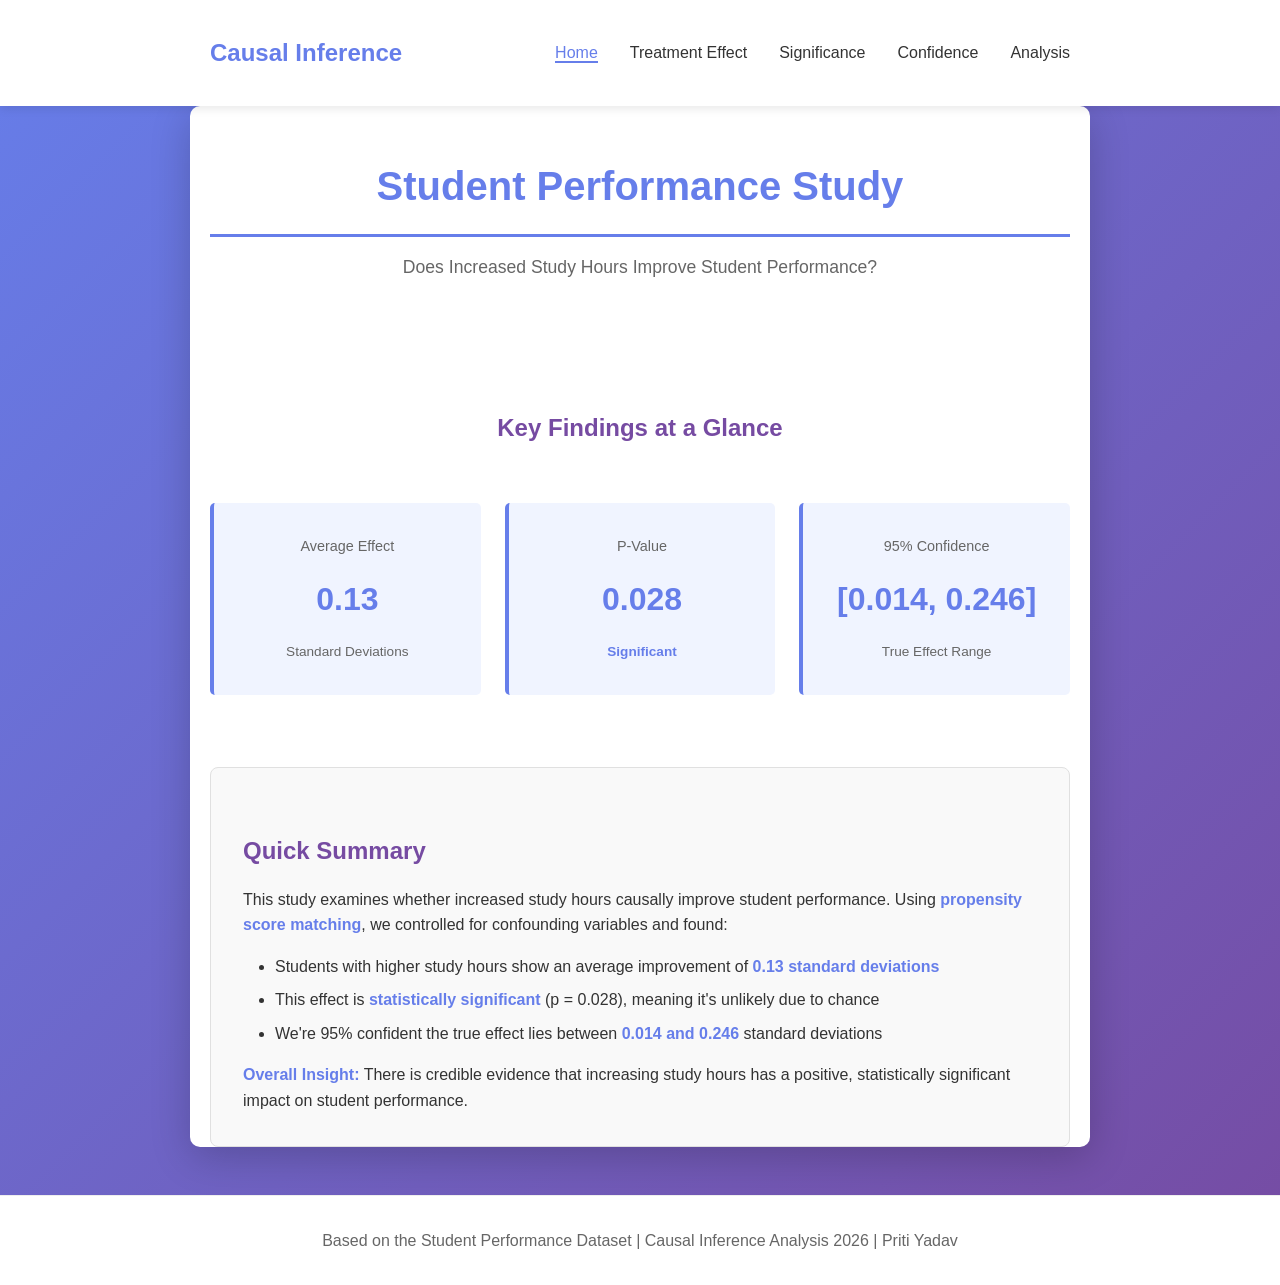
==== docs/index.html @ 507627de "Add GitHub Pages website for causal inference findings" ====
<!DOCTYPE html>
<html lang="en">
<head>
  <meta charset="UTF-8">
  <meta name="viewport" content="width=device-width, initial-scale=1.0">
  <title>Causal Inference Study - Student Performance</title>
  <link rel="stylesheet" href="style.css">
</head>
<body>
  <nav>
    <div class="container">
      <div class="logo">Causal Inference</div>
      <ul>
        <li><a href="index.html" class="active">Home</a></li>
        <li><a href="ate.html">Treatment Effect</a></li>
        <li><a href="pvalue.html">Significance</a></li>
        <li><a href="ci.html">Confidence</a></li>
        <li><a href="analysis.html">Analysis</a></li>
      </ul>
    </div>
  </nav>

  <main class="container">
    <div class="hero">
      <h1>Student Performance Study</h1>
      <p>Does Increased Study Hours Improve Student Performance?</p>
    </div>

    <section style="margin: 3rem 0; text-align: center;">
      <h2>Key Findings at a Glance</h2>
      <div style="display: grid; grid-template-columns: 1fr 1fr 1fr; gap: 1.5rem; margin-top: 2rem;">
        <div class="result-box">
          <p style="font-size: 0.9rem; color: #666;">Average Effect</p>
          <div class="metric">0.13</div>
          <p style="font-size: 0.85rem; color: #666;">Standard Deviations</p>
        </div>
        <div class="result-box">
          <p style="font-size: 0.9rem; color: #666;">P-Value</p>
          <div class="metric">0.028</div>
          <p style="font-size: 0.85rem; color: #666;"><strong>Significant</strong></p>
        </div>
        <div class="result-box">
          <p style="font-size: 0.9rem; color: #666;">95% Confidence</p>
          <div class="metric">[0.014, 0.246]</div>
          <p style="font-size: 0.85rem; color: #666;">True Effect Range</p>
        </div>
      </div>
    </section>

    <section class="interpretation-section">
      <h2>Quick Summary</h2>
      <p>
        This study examines whether increased study hours causally improve student performance. Using 
        <strong>propensity score matching</strong>, we controlled for confounding variables and found:
      </p>
      <ul>
        <li>Students with higher study hours show an average improvement of <strong>0.13 standard deviations</strong></li>
        <li>This effect is <strong>statistically significant</strong> (p = 0.028), meaning it's unlikely due to chance</li>
        <li>We're 95% confident the true effect lies between <strong>0.014 and 0.246</strong> standard deviations</li>
      </ul>
      <p style="margin-top: 1rem;">
        <strong>Overall Insight:</strong> There is credible evidence that increasing study hours has a positive, 
        statistically significant impact on student performance.
      </p>
    </section>

  </main>

  <footer>
    <p>Based on the Student Performance Dataset | Causal Inference Analysis 2026 | Priti Yadav </p>
  </footer>

  <script>
    // Highlight active navigation
    document.querySelectorAll('nav a').forEach(link => {
      if (link.href === window.location.href) {
        link.classList.add('active');
      }
    });
  </script>
</body>
</html>
---- docs/style.css ----
* {
  margin: 0;
  padding: 0;
  box-sizing: border-box;
}

body {
  font-family: 'Segoe UI', Tahoma, Geneva, Verdana, sans-serif;
  line-height: 1.6;
  color: #333;
  background: linear-gradient(135deg, #667eea 0%, #764ba2 100%);
  min-height: 100vh;
}

.container {
  max-width: 900px;
  margin: 0 auto;
  padding: 0 20px;
}

/* Navigation */
nav {
  background: white;
  padding: 1rem 0;
  box-shadow: 0 2px 10px rgba(0,0,0,0.1);
  position: sticky;
  top: 0;
  z-index: 100;
}

nav .container {
  display: flex;
  justify-content: space-between;
  align-items: center;
}

nav .logo {
  font-size: 1.5rem;
  font-weight: bold;
  color: #667eea;
}

nav ul {
  display: flex;
  list-style: none;
  gap: 2rem;
  flex-wrap: wrap;
}

nav a {
  text-decoration: none;
  color: #333;
  font-weight: 500;
  transition: color 0.3s ease;
}

nav a:hover {
  color: #667eea;
}

nav a.active {
  color: #667eea;
  border-bottom: 2px solid #667eea;
}

/* Main Content */
main {
  background: white;
  margin: 2rem auto;
  padding: 3rem;
  border-radius: 10px;
  box-shadow: 0 10px 40px rgba(0,0,0,0.2);
}

/* Home Page */
.hero {
  text-align: center;
  padding: 3rem 0;
}

.hero h1 {
  font-size: 2.5rem;
  color: #667eea;
  margin-bottom: 1rem;
}

.hero p {
  font-size: 1.1rem;
  color: #666;
  margin-bottom: 2rem;
}

.overview-grid {
  display: grid;
  grid-template-columns: 1fr 1fr;
  gap: 2rem;
  margin-top: 3rem;
}

.card {
  padding: 2rem;
  background: linear-gradient(135deg, #667eea 0%, #764ba2 100%);
  border-radius: 8px;
  color: white;
  text-decoration: none;
  transition: transform 0.3s ease, box-shadow 0.3s ease;
  cursor: pointer;
}

.card:hover {
  transform: translateY(-5px);
  box-shadow: 0 15px 30px rgba(102, 126, 234, 0.4);
}

.card h3 {
  font-size: 1.5rem;
  margin-bottom: 1rem;
}

.card p {
  font-size: 0.95rem;
  opacity: 0.95;
}

/* Page Sections */
h1 {
  color: #667eea;
  margin-bottom: 1.5rem;
  padding-bottom: 1rem;
  border-bottom: 3px solid #667eea;
}

h2 {
  color: #764ba2;
  margin-top: 2rem;
  margin-bottom: 1rem;
}

.result-box {
  background: #f0f4ff;
  padding: 2rem;
  border-left: 4px solid #667eea;
  margin: 1.5rem 0;
  border-radius: 5px;
}

.metric {
  font-size: 2rem;
  font-weight: bold;
  color: #667eea;
  margin: 1rem 0;
}

.interpretation-section {
  background: #f9f9f9;
  padding: 2rem;
  margin: 2rem 0;
  border-radius: 8px;
  border: 1px solid #e0e0e0;
}

.threshold-table {
  width: 100%;
  border-collapse: collapse;
  margin: 1.5rem 0;
}

.threshold-table th,
.threshold-table td {
  padding: 1rem;
  text-align: left;
  border-bottom: 1px solid #ddd;
}

.threshold-table th {
  background: #667eea;
  color: white;
}

.threshold-table tr:hover {
  background: #f5f5f5;
}

.conclusion-highlight {
  background: linear-gradient(135deg, #667eea 0%, #764ba2 100%);
  color: white;
  padding: 2rem;
  border-radius: 8px;
  font-size: 1.1rem;
  margin: 2rem 0;
}

.chart-container {
  text-align: center;
  margin: 2rem 0;
}

.chart-container img {
  max-width: 100%;
  border-radius: 8px;
  box-shadow: 0 5px 15px rgba(0,0,0,0.1);
}

/* Footer */
footer {
  background: white;
  padding: 2rem;
  text-align: center;
  color: #666;
  margin-top: 3rem;
  border-top: 1px solid #eee;
}

footer a {
  color: #667eea;
  text-decoration: none;
}

footer a:hover {
  text-decoration: underline;
}

/* Responsive */
@media (max-width: 768px) {
  nav ul {
    gap: 1rem;
    font-size: 0.9rem;
  }

  main {
    padding: 2rem 1.5rem;
  }

  .hero h1 {
    font-size: 1.8rem;
  }

  .overview-grid {
    grid-template-columns: 1fr;
  }

  .metric {
    font-size: 1.5rem;
  }
}

/* Lists */
ul, ol {
  margin: 1rem 0 1rem 2rem;
}

li {
  margin: 0.5rem 0;
}

strong {
  color: #667eea;
}
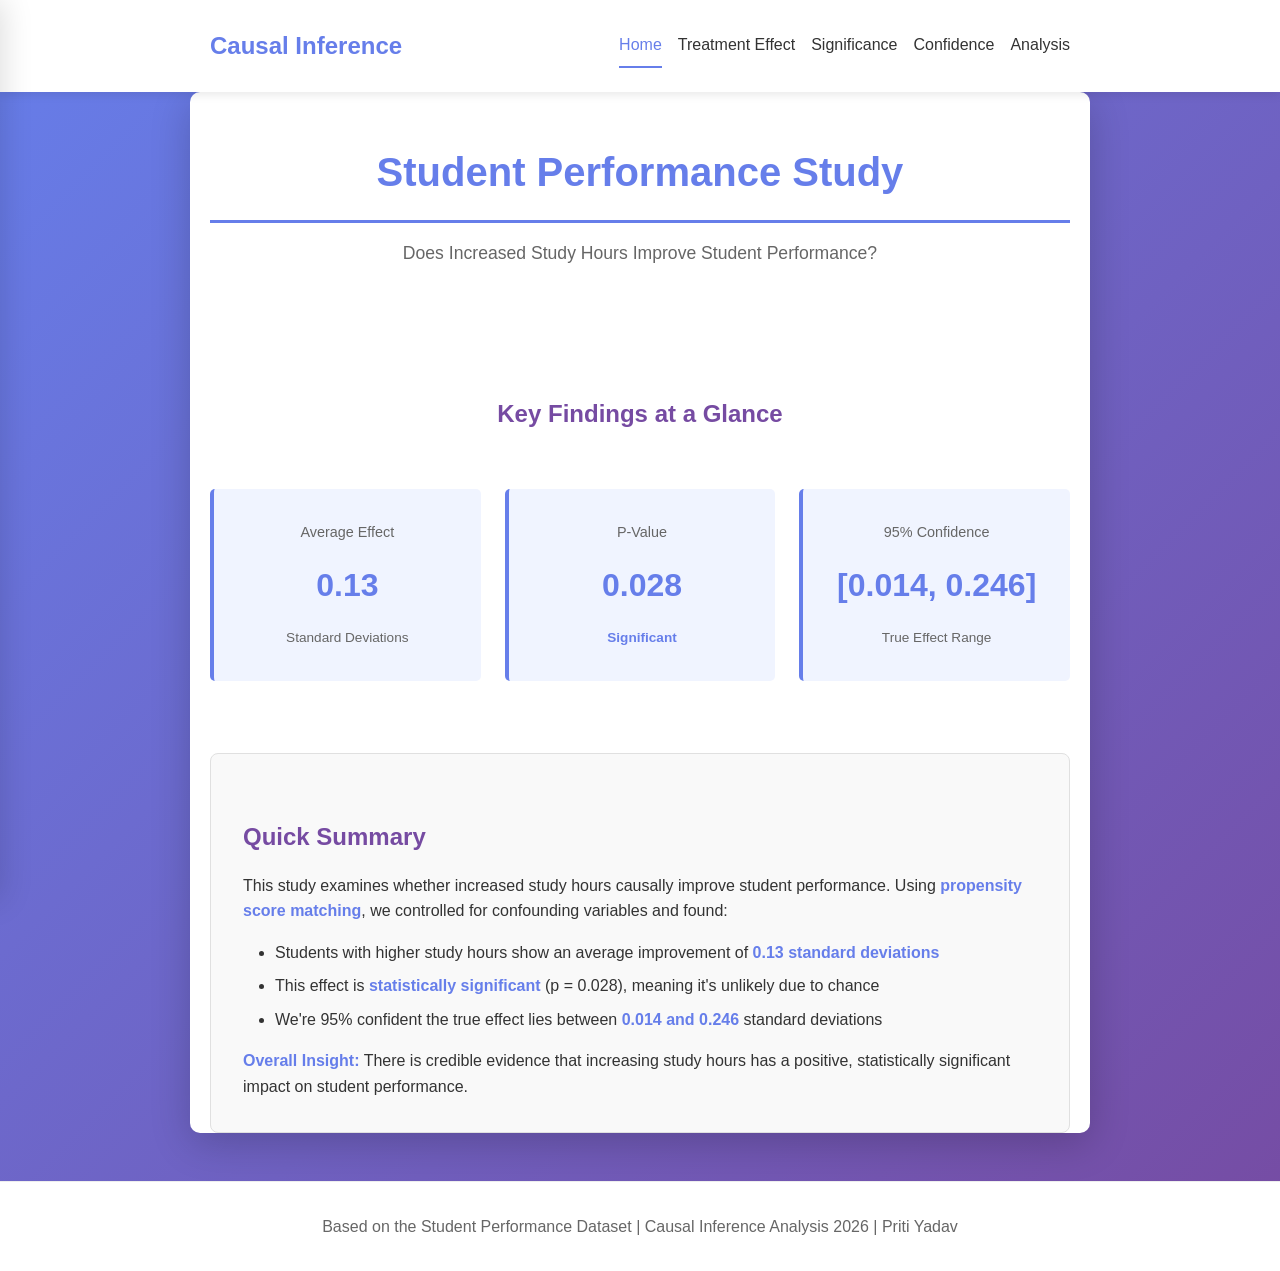
==== commit 76c1d2e5: "Improve mobile navigation with side drawer and responsive menu" ====
--- a/docs/index.html
+++ b/docs/index.html
@@ -10,7 +10,8 @@
   <nav>
     <div class="container">
       <div class="logo">Causal Inference</div>
-      <ul>
+      <button class="menu-toggle" aria-label="Open menu">☰</button>
+      <ul class="nav-links">
         <li><a href="index.html" class="active">Home</a></li>
         <li><a href="ate.html">Treatment Effect</a></li>
         <li><a href="pvalue.html">Significance</a></li>
@@ -19,6 +20,20 @@
       </ul>
     </div>
   </nav>
+  <div class="mobile-drawer" id="mobileDrawer">
+    <div class="drawer-header">
+      <span>Causal Inference</span>
+      <button class="drawer-close" aria-label="Close menu">×</button>
+    </div>
+    <ul class="drawer-links">
+      <li><a href="index.html" class="active">Home</a></li>
+      <li><a href="ate.html">Treatment Effect</a></li>
+      <li><a href="pvalue.html">Significance</a></li>
+      <li><a href="ci.html">Confidence</a></li>
+      <li><a href="analysis.html">Analysis</a></li>
+    </ul>
+  </div>
+  <div class="drawer-backdrop" id="drawerBackdrop"></div>
 
   <main class="container">
     <div class="hero">
@@ -28,7 +43,7 @@
 
     <section style="margin: 3rem 0; text-align: center;">
       <h2>Key Findings at a Glance</h2>
-      <div style="display: grid; grid-template-columns: 1fr 1fr 1fr; gap: 1.5rem; margin-top: 2rem;">
+      <div class="summary-grid">
         <div class="result-box">
           <p style="font-size: 0.9rem; color: #666;">Average Effect</p>
           <div class="metric">0.13</div>
@@ -71,7 +86,27 @@
   </footer>
 
   <script>
-    // Highlight active navigation
+    const menuToggle = document.querySelector('.menu-toggle');
+    const drawer = document.getElementById('mobileDrawer');
+    const backdrop = document.getElementById('drawerBackdrop');
+    const drawerClose = document.querySelector('.drawer-close');
+    const drawerLinks = document.querySelectorAll('.drawer-links a');
+
+    function openDrawer() {
+      drawer.classList.add('open');
+      backdrop.classList.add('open');
+    }
+
+    function closeDrawer() {
+      drawer.classList.remove('open');
+      backdrop.classList.remove('open');
+    }
+
+    menuToggle?.addEventListener('click', openDrawer);
+    drawerClose?.addEventListener('click', closeDrawer);
+    backdrop?.addEventListener('click', closeDrawer);
+    drawerLinks.forEach(link => link.addEventListener('click', closeDrawer));
+
     document.querySelectorAll('nav a').forEach(link => {
       if (link.href === window.location.href) {
         link.classList.add('active');
--- a/docs/style.css
+++ b/docs/style.css
@@ -32,6 +32,8 @@
   display: flex;
   justify-content: space-between;
   align-items: center;
+  flex-wrap: wrap;
+  gap: 1rem;
 }
 
 nav .logo {
@@ -40,11 +42,19 @@
   color: #667eea;
 }
 
-nav ul {
+nav ul.nav-links {
   display: flex;
   list-style: none;
-  gap: 2rem;
+  gap: 1rem;
   flex-wrap: wrap;
+  justify-content: flex-end;
+  width: auto;
+  margin: 0;
+  padding: 0;
+}
+
+nav li {
+  list-style: none;
 }
 
 nav a {
@@ -52,6 +62,99 @@
   color: #333;
   font-weight: 500;
   transition: color 0.3s ease;
+  display: inline-block;
+  padding: 0.5rem 0;
+}
+
+.menu-toggle {
+  display: none;
+  background: transparent;
+  border: 1px solid #667eea;
+  color: #667eea;
+  padding: 0.65rem 0.85rem;
+  border-radius: 10px;
+  cursor: pointer;
+  font-size: 1.1rem;
+}
+
+.mobile-drawer {
+  position: fixed;
+  top: 0;
+  left: 0;
+  height: 100vh;
+  width: min(280px, 80vw);
+  background: #ffffff;
+  box-shadow: 2px 0 30px rgba(0,0,0,0.14);
+  transform: translateX(-100%);
+  transition: transform 0.3s ease;
+  z-index: 200;
+  display: flex;
+  flex-direction: column;
+  padding: 1rem;
+}
+
+.mobile-drawer.open {
+  transform: translateX(0);
+}
+
+.drawer-header {
+  display: flex;
+  align-items: center;
+  justify-content: space-between;
+  margin-bottom: 1.5rem;
+}
+
+.drawer-header span {
+  font-size: 1.15rem;
+  color: #667eea;
+  font-weight: 700;
+}
+
+.drawer-close {
+  background: transparent;
+  border: none;
+  color: #667eea;
+  font-size: 1.75rem;
+  cursor: pointer;
+}
+
+.drawer-links {
+  list-style: none;
+  padding: 0;
+  margin: 0;
+  display: flex;
+  flex-direction: column;
+  gap: 0.75rem;
+}
+
+.drawer-links a {
+  display: block;
+  text-decoration: none;
+  color: #333;
+  padding: 0.9rem 1rem;
+  border-radius: 12px;
+  background: #f6f8ff;
+  font-weight: 600;
+}
+
+.drawer-links a.active {
+  color: #1f2b6a;
+  background: #e9efff;
+}
+
+.drawer-backdrop {
+  position: fixed;
+  inset: 0;
+  background: rgba(0,0,0,0.35);
+  opacity: 0;
+  pointer-events: none;
+  transition: opacity 0.3s ease;
+  z-index: 150;
+}
+
+.drawer-backdrop.open {
+  opacity: 1;
+  pointer-events: auto;
 }
 
 nav a:hover {
@@ -123,6 +226,13 @@
 }
 
 /* Page Sections */
+.summary-grid {
+  display: grid;
+  grid-template-columns: 1fr 1fr 1fr;
+  gap: 1.5rem;
+  margin-top: 2rem;
+}
+
 h1 {
   color: #667eea;
   margin-bottom: 1.5rem;
@@ -163,6 +273,9 @@
   width: 100%;
   border-collapse: collapse;
   margin: 1.5rem 0;
+  display: block;
+  overflow-x: auto;
+  -webkit-overflow-scrolling: touch;
 }
 
 .threshold-table th,
@@ -170,6 +283,7 @@
   padding: 1rem;
   text-align: left;
   border-bottom: 1px solid #ddd;
+  min-width: 120px;
 }
 
 .threshold-table th {
@@ -222,25 +336,61 @@
 
 /* Responsive */
 @media (max-width: 768px) {
-  nav ul {
-    gap: 1rem;
-    font-size: 0.9rem;
+  nav .container {
+    flex-direction: row;
+    align-items: center;
+    justify-content: space-between;
+    gap: 0;
+  }
+
+  nav .logo {
+    width: auto;
+    text-align: left;
+  }
+
+  .menu-toggle {
+    display: inline-flex;
+  }
+
+  nav ul.nav-links {
+    display: none;
+  }
+
+  .mobile-drawer {
+    width: min(280px, 80vw);
+  }
+
+  .drawer-links a {
+    padding: 1rem 1rem;
   }
 
   main {
-    padding: 2rem 1.5rem;
+    padding: 1.5rem 1rem;
   }
 
   .hero h1 {
-    font-size: 1.8rem;
-  }
-
-  .overview-grid {
+    font-size: 2rem;
+  }
+
+  .overview-grid,
+  .summary-grid {
     grid-template-columns: 1fr;
+  }
+
+  .result-box,
+  .card,
+  .interpretation-section,
+  .conclusion-highlight {
+    padding: 1.5rem;
   }
 
   .metric {
     font-size: 1.5rem;
+  }
+
+  .threshold-table th,
+  .threshold-table td {
+    padding: 0.85rem;
   }
 }
 
